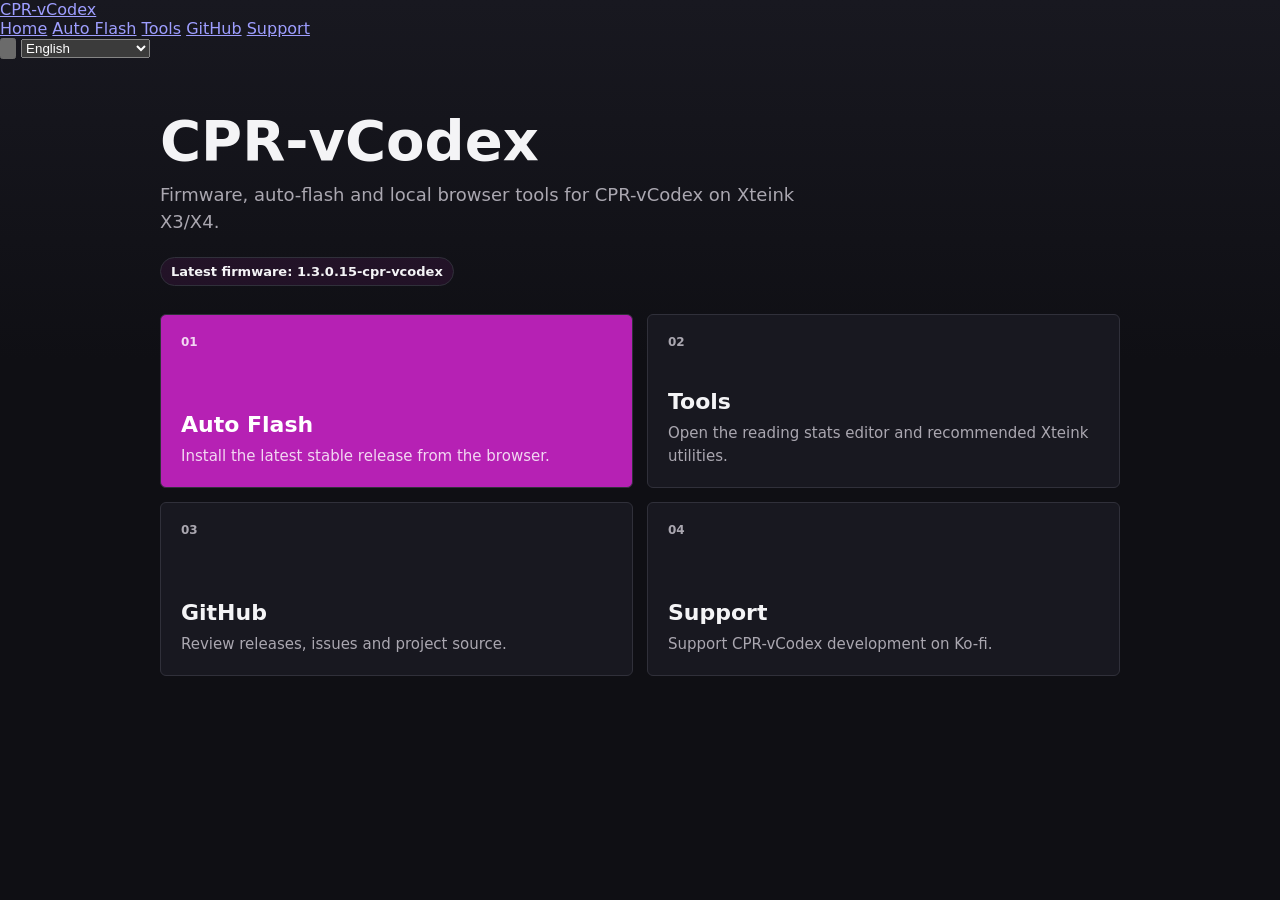
==== docs/index.html @ 4fdc7ad4 "docs: sync auto-flash firmware to 1.3.0.15-cpr-vcodex" ====
<!doctype html>
<html lang="en" data-theme="dark">
<head>
  <meta charset="utf-8">
  <meta name="viewport" content="width=device-width, initial-scale=1">
  <title>CPR-vCodex Tools</title>
  <link rel="stylesheet" href="assets/site.css">
  <style>
    :root {
      color-scheme: light;
      --accent: #B621B4;
      --bg: #f7f7f8;
      --surface: #ffffff;
      --surface-2: #f1f1f4;
      --text: #111118;
      --muted: #666672;
      --line: #e5e5e8;
      font-family: Inter, ui-sans-serif, system-ui, -apple-system, BlinkMacSystemFont, "Segoe UI", sans-serif;
    }

    html[data-theme="dark"] {
      color-scheme: dark;
      --bg: #0f0f14;
      --surface: #181820;
      --surface-2: #22222b;
      --text: #f4f4f6;
      --muted: #aaa7b0;
      --line: #30303a;
    }

    * {
      box-sizing: border-box;
    }

    body {
      min-height: 100vh;
      margin: 0;
      background: linear-gradient(180deg, var(--surface) 0, var(--bg) 360px);
      color: var(--text);
    }

    main {
      width: min(960px, calc(100vw - 32px));
      margin: 0 auto;
      padding: 54px 0 72px;
    }

    h1 {
      margin: 0 0 12px;
      font-size: clamp(34px, 5vw, 56px);
      letter-spacing: 0;
      line-height: 1;
    }

    p {
      margin: 0;
      color: var(--muted);
      line-height: 1.5;
    }

    .home-hero {
      max-width: 780px;
      margin: 0 0 28px;
    }

    .home-hero p {
      max-width: 680px;
      font-size: 18px;
    }

    .version {
      display: inline-flex;
      margin: 22px 0 0;
      border: 1px solid var(--line);
      border-radius: 999px;
      background: color-mix(in srgb, var(--accent) 10%, transparent);
      color: var(--text);
      padding: 6px 10px;
      font-size: 13px;
      font-weight: 750;
    }

    .action-grid {
      display: grid;
      grid-template-columns: repeat(2, minmax(0, 1fr));
      gap: 14px;
    }

    .action-card {
      display: grid;
      min-height: 174px;
      align-content: space-between;
      gap: 18px;
      border: 1px solid var(--line);
      border-radius: 6px;
      background: var(--surface);
      color: var(--text);
      padding: 20px;
      text-decoration: none;
      transition: transform 120ms ease, border-color 120ms ease, background 120ms ease;
    }

    .action-card:hover {
      transform: translateY(-2px);
      border-color: color-mix(in srgb, var(--accent) 54%, var(--line));
      background: color-mix(in srgb, var(--accent) 7%, var(--surface));
    }

    .action-card.primary {
      background: var(--accent);
      color: #ffffff;
    }

    .action-card.primary p,
    .action-card.primary .action-number {
      color: rgba(255, 255, 255, 0.82);
    }

    .action-number {
      color: var(--muted);
      font-size: 12px;
      font-weight: 850;
      letter-spacing: 0;
    }

    .action-card h2 {
      margin: 0 0 8px;
      font-size: 22px;
      letter-spacing: 0;
    }

    .action-card p {
      font-size: 15px;
    }

    @media (max-width: 720px) {
      main {
        padding: 34px 0 54px;
      }

      h1 {
        font-size: 38px;
      }

      .home-hero p {
        font-size: 16px;
      }

      .action-grid {
        grid-template-columns: 1fr;
      }
    }
  </style>
</head>
<body>
  <header class="site-header">
    <div class="site-topbar">
      <a class="site-brand" href="./" data-site-i18n="homeTitle">CPR-vCodex</a>
      <nav class="site-nav" aria-label="Tools">
        <a href="./" aria-current="page" data-site-i18n="navHome">Home</a>
        <a href="./flash.html" data-site-i18n="navFlash">Auto Flash</a>
        <a href="./tools.html" data-site-i18n="navTools">Tools</a>
        <a href="https://github.com/franssjz/cpr-vcodex" data-site-i18n="navGithub">GitHub</a>
        <a href="https://ko-fi.com/franssjz" data-site-i18n="navSupport">Support</a>
      </nav>
      <div class="site-actions">
        <button class="site-control icon-only" data-role="theme-toggle" type="button" aria-label="Dark mode" title="Dark mode"><span data-role="theme-icon"></span></button>
        <select class="site-select" data-role="language-select" aria-label="Language"></select>
      </div>
    </div>
  </header>

  <main>
    <section class="home-hero">
      <h1 data-site-i18n="homeTitle">CPR-vCodex</h1>
      <p data-site-i18n="homeSubtitle">Firmware, auto-flash and local browser tools for CPR-vCodex on Xteink X4.</p>
      <div class="version" data-site-i18n="latestFirmware">Latest firmware: 1.3.0.15-cpr-vcodex</div>
    </section>

    <section class="action-grid" aria-label="CPR-vCodex actions">
      <a class="action-card primary" href="./flash.html">
        <span class="action-number">01</span>
        <div>
          <h2 data-site-i18n="homeFlash">Auto Flash</h2>
          <p data-site-i18n="homeFlashBody">Install the latest stable release from the browser.</p>
        </div>
      </a>

      <a class="action-card" href="./tools.html">
        <span class="action-number">02</span>
        <div>
          <h2 data-site-i18n="homeTools">Tools</h2>
          <p data-site-i18n="homeToolsBody">Open the reading stats editor and recommended Xteink utilities.</p>
        </div>
      </a>

      <a class="action-card" href="https://github.com/franssjz/cpr-vcodex" target="_blank" rel="noopener noreferrer">
        <span class="action-number">03</span>
        <div>
          <h2 data-site-i18n="homeGithub">GitHub</h2>
          <p data-site-i18n="homeGithubBody">Review releases, issues and project source.</p>
        </div>
      </a>

      <a class="action-card" href="https://ko-fi.com/franssjz" target="_blank" rel="noopener noreferrer">
        <span class="action-number">04</span>
        <div>
          <h2 data-site-i18n="navSupport">Support</h2>
          <p data-site-i18n="homeSupportBody">Support CPR-vCodex development on Ko-fi.</p>
        </div>
      </a>
    </section>
  </main>

  <script src="assets/site.js"></script>
</body>
</html>
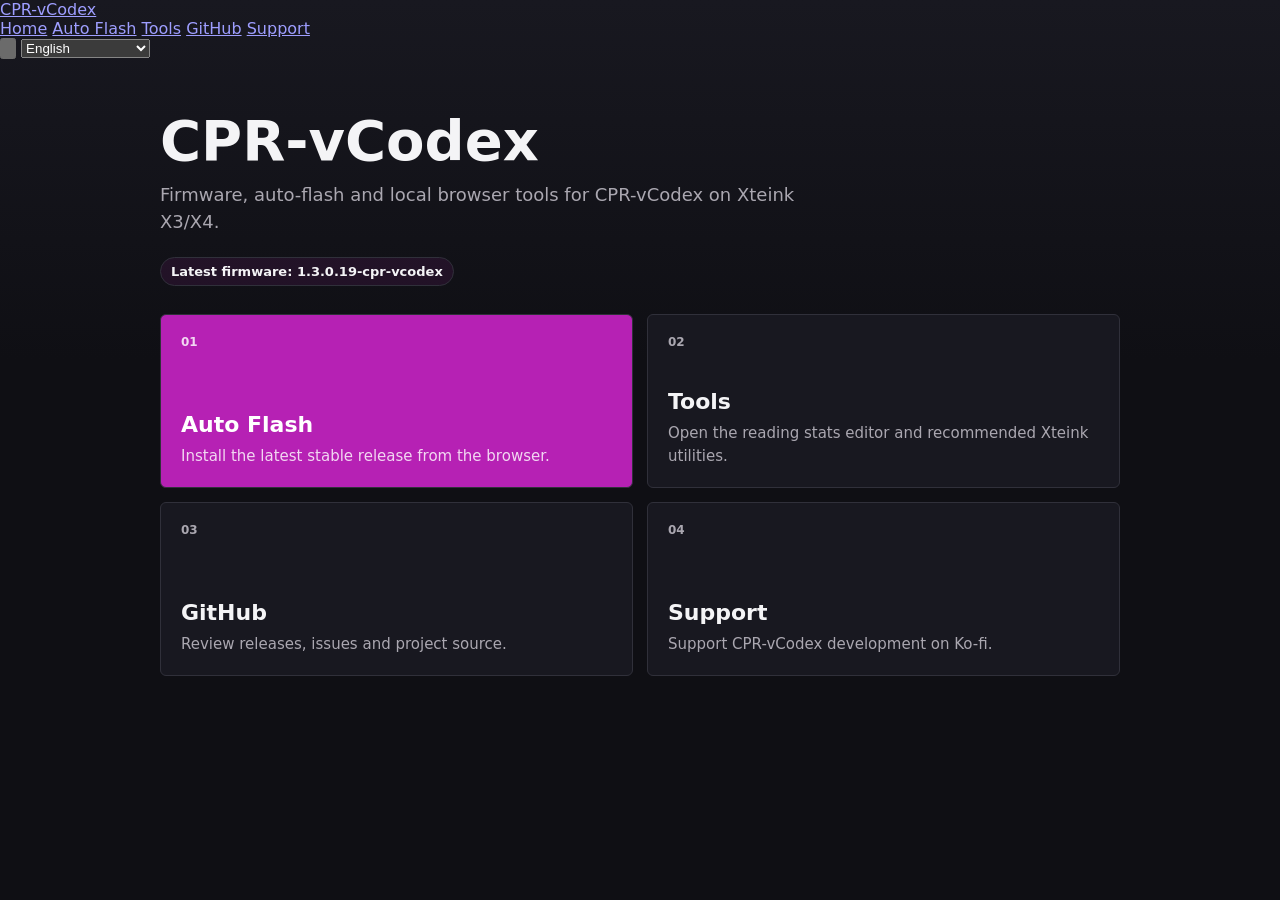
==== commit 9da7cc55: "docs: sync auto-flash firmware to 1.3.0.19-cpr-vcodex" ====
--- a/docs/index.html
+++ b/docs/index.html
@@ -174,7 +174,7 @@
     <section class="home-hero">
       <h1 data-site-i18n="homeTitle">CPR-vCodex</h1>
       <p data-site-i18n="homeSubtitle">Firmware, auto-flash and local browser tools for CPR-vCodex on Xteink X4.</p>
-      <div class="version" data-site-i18n="latestFirmware">Latest firmware: 1.3.0.15-cpr-vcodex</div>
+      <div class="version" data-site-i18n="latestFirmware">Latest firmware: 1.3.0.19-cpr-vcodex</div>
     </section>
 
     <section class="action-grid" aria-label="CPR-vCodex actions">
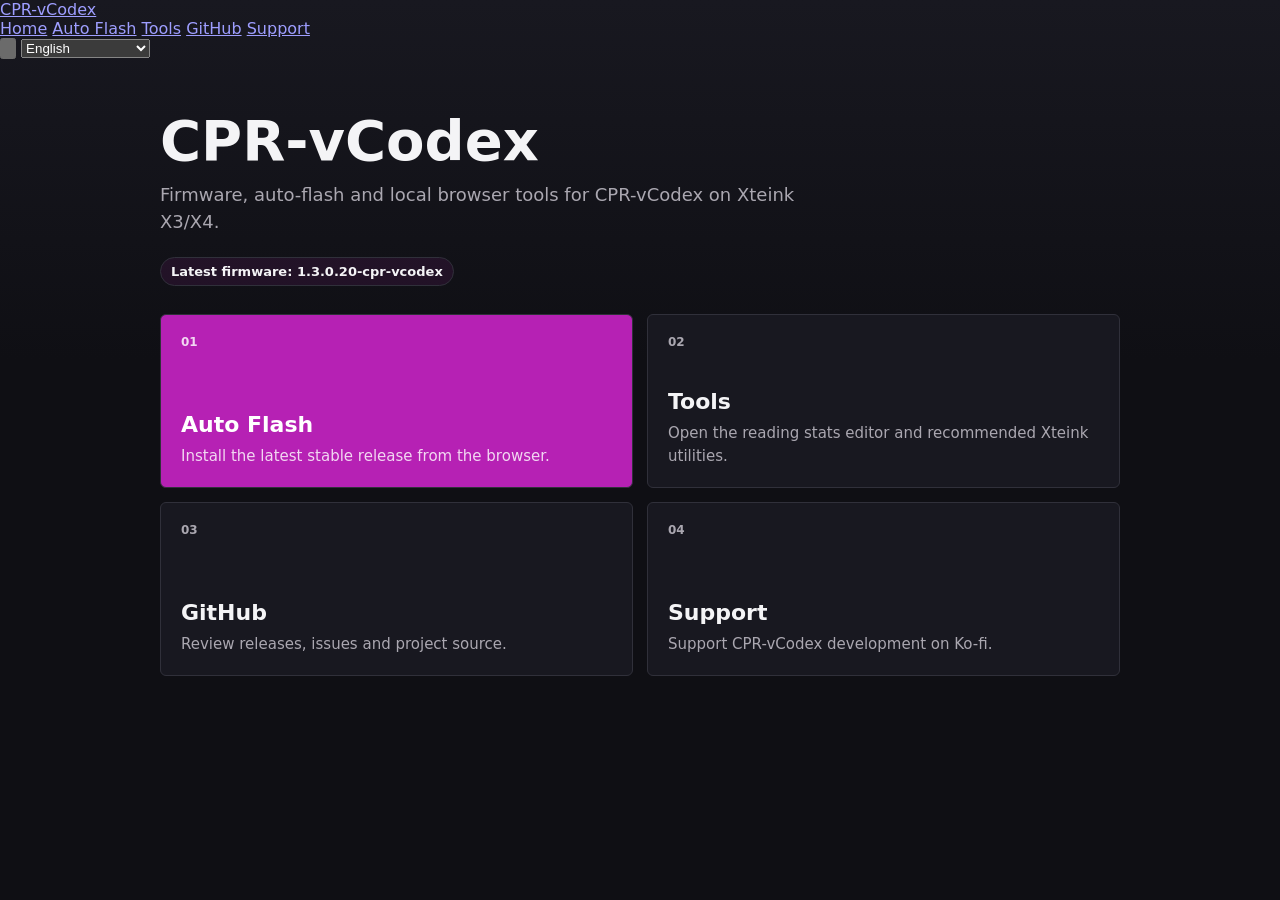
==== commit 8f3d3815: "docs: prepare 1.3.0.20 release" ====
--- a/docs/index.html
+++ b/docs/index.html
@@ -174,7 +174,7 @@
     <section class="home-hero">
       <h1 data-site-i18n="homeTitle">CPR-vCodex</h1>
       <p data-site-i18n="homeSubtitle">Firmware, auto-flash and local browser tools for CPR-vCodex on Xteink X4.</p>
-      <div class="version" data-site-i18n="latestFirmware">Latest firmware: 1.3.0.19-cpr-vcodex</div>
+      <div class="version" data-site-i18n="latestFirmware">Latest firmware: 1.3.0.20-cpr-vcodex</div>
     </section>
 
     <section class="action-grid" aria-label="CPR-vCodex actions">
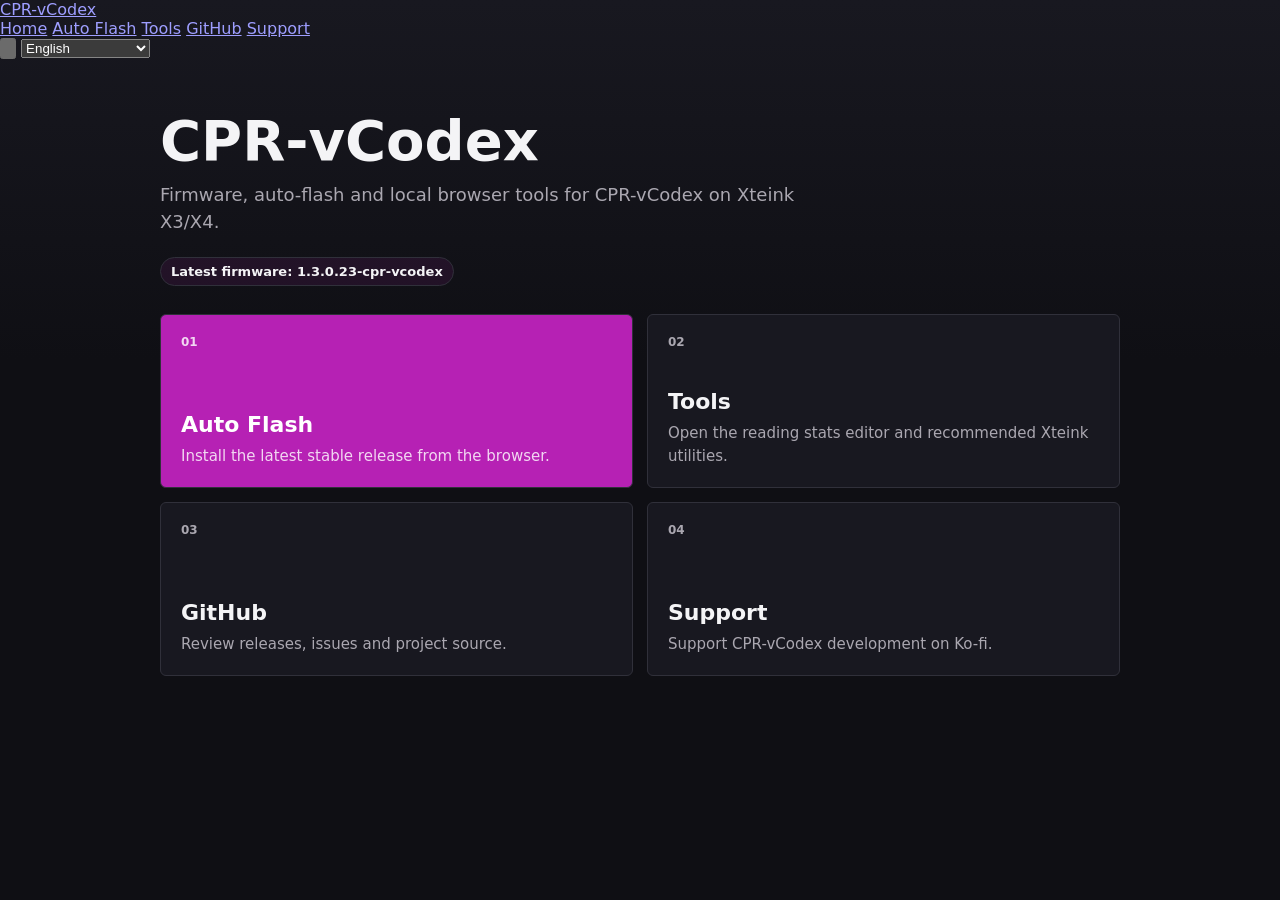
==== commit f7032560: "release: prepare cpr-vcodex 1.3.0.23" ====
--- a/docs/index.html
+++ b/docs/index.html
@@ -174,7 +174,7 @@
     <section class="home-hero">
       <h1 data-site-i18n="homeTitle">CPR-vCodex</h1>
       <p data-site-i18n="homeSubtitle">Firmware, auto-flash and local browser tools for CPR-vCodex on Xteink X4.</p>
-      <div class="version" data-site-i18n="latestFirmware">Latest firmware: 1.3.0.20-cpr-vcodex</div>
+      <div class="version" data-site-i18n="latestFirmware">Latest firmware: 1.3.0.23-cpr-vcodex</div>
     </section>
 
     <section class="action-grid" aria-label="CPR-vCodex actions">
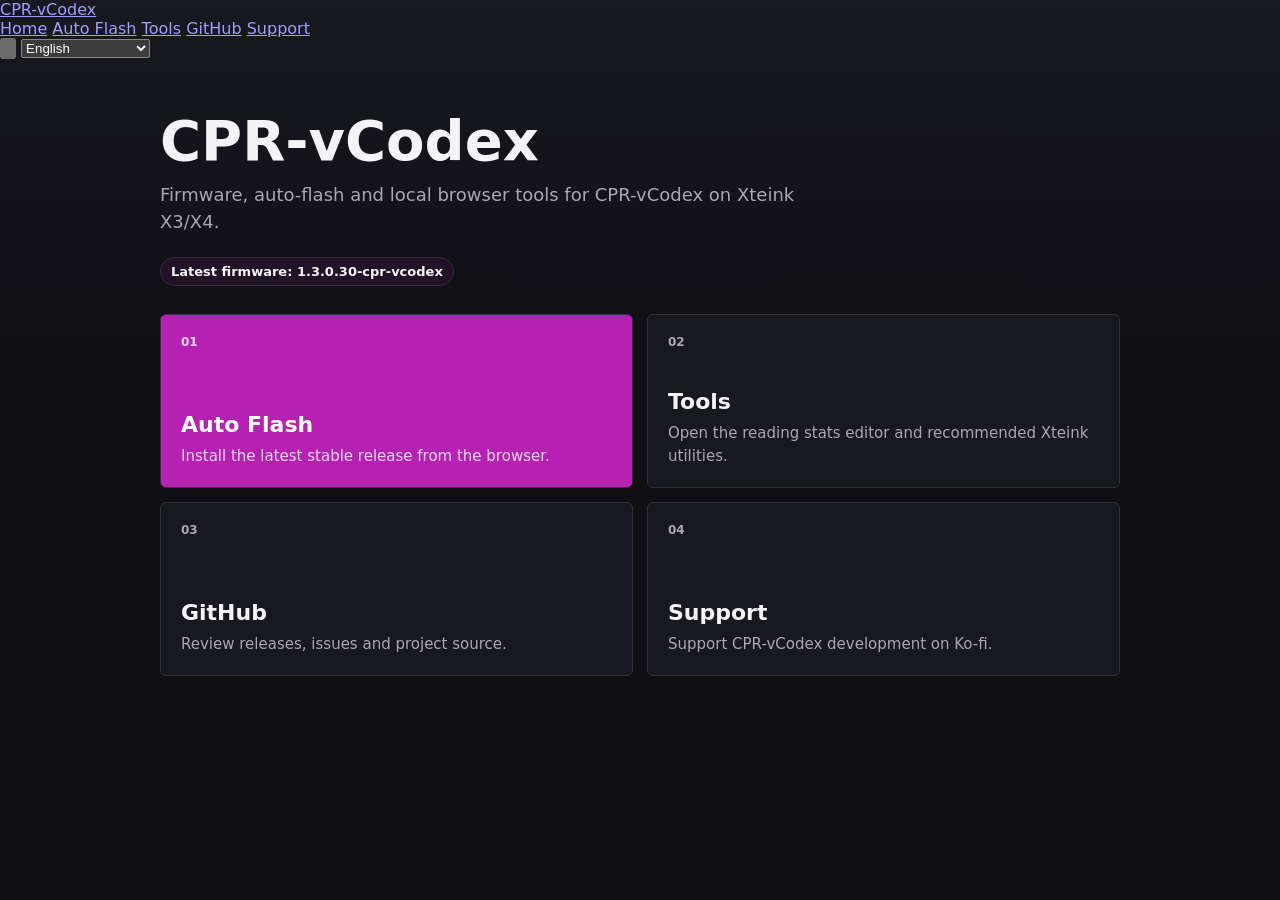
==== commit fbcaeed2: "Optimize grayscale RAM and release 1.3.0.30" ====
--- a/docs/index.html
+++ b/docs/index.html
@@ -174,7 +174,7 @@
     <section class="home-hero">
       <h1 data-site-i18n="homeTitle">CPR-vCodex</h1>
       <p data-site-i18n="homeSubtitle">Firmware, auto-flash and local browser tools for CPR-vCodex on Xteink X4.</p>
-      <div class="version" data-site-i18n="latestFirmware">Latest firmware: 1.3.0.23-cpr-vcodex</div>
+      <div class="version" data-site-i18n="latestFirmware">Latest firmware: 1.3.0.30-cpr-vcodex</div>
     </section>
 
     <section class="action-grid" aria-label="CPR-vCodex actions">
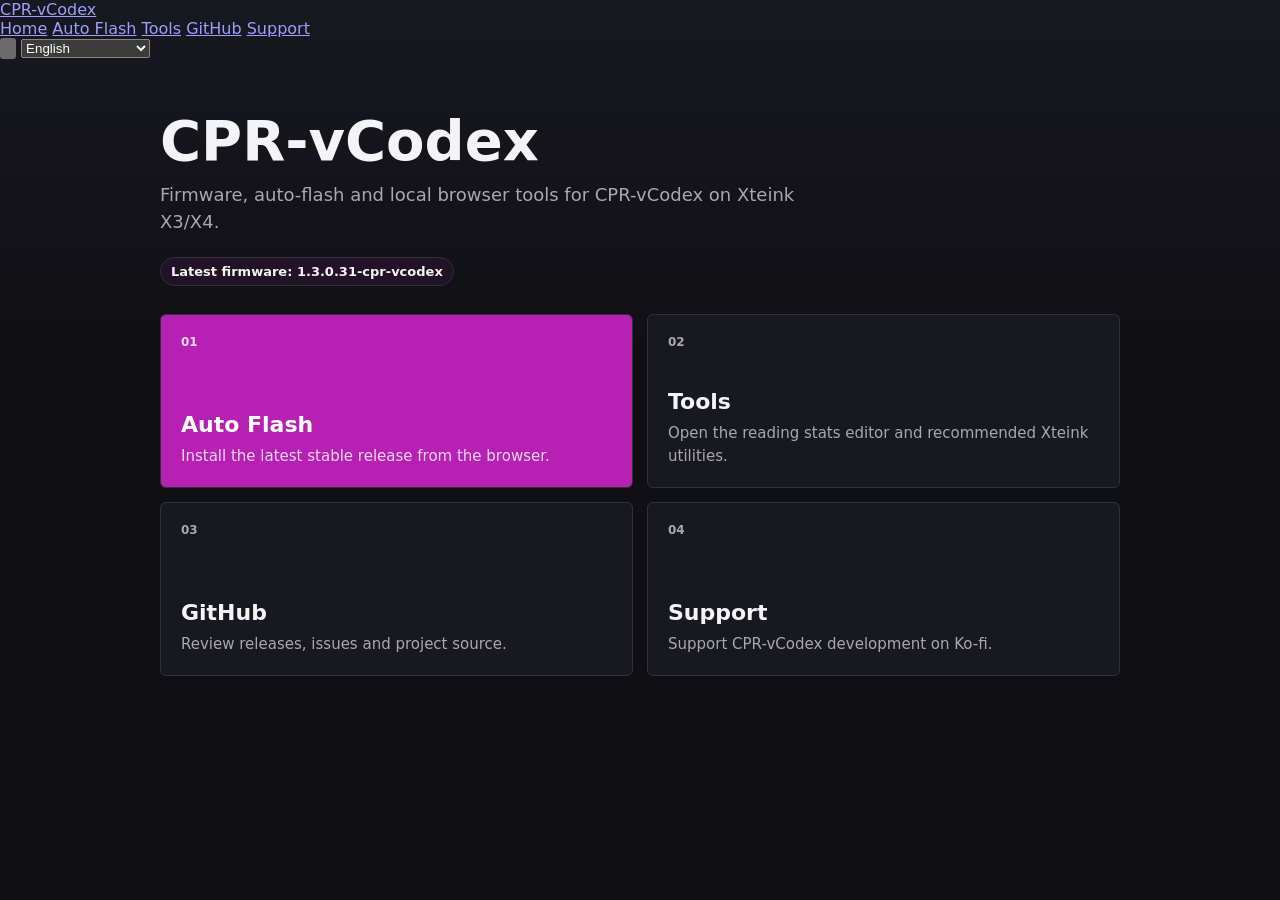
==== commit 652cbf05: "docs: sync auto-flash firmware to 1.3.0.31" ====
--- a/docs/index.html
+++ b/docs/index.html
@@ -174,7 +174,7 @@
     <section class="home-hero">
       <h1 data-site-i18n="homeTitle">CPR-vCodex</h1>
       <p data-site-i18n="homeSubtitle">Firmware, auto-flash and local browser tools for CPR-vCodex on Xteink X4.</p>
-      <div class="version" data-site-i18n="latestFirmware">Latest firmware: 1.3.0.30-cpr-vcodex</div>
+      <div class="version" data-site-i18n="latestFirmware">Latest firmware: 1.3.0.31-cpr-vcodex</div>
     </section>
 
     <section class="action-grid" aria-label="CPR-vCodex actions">
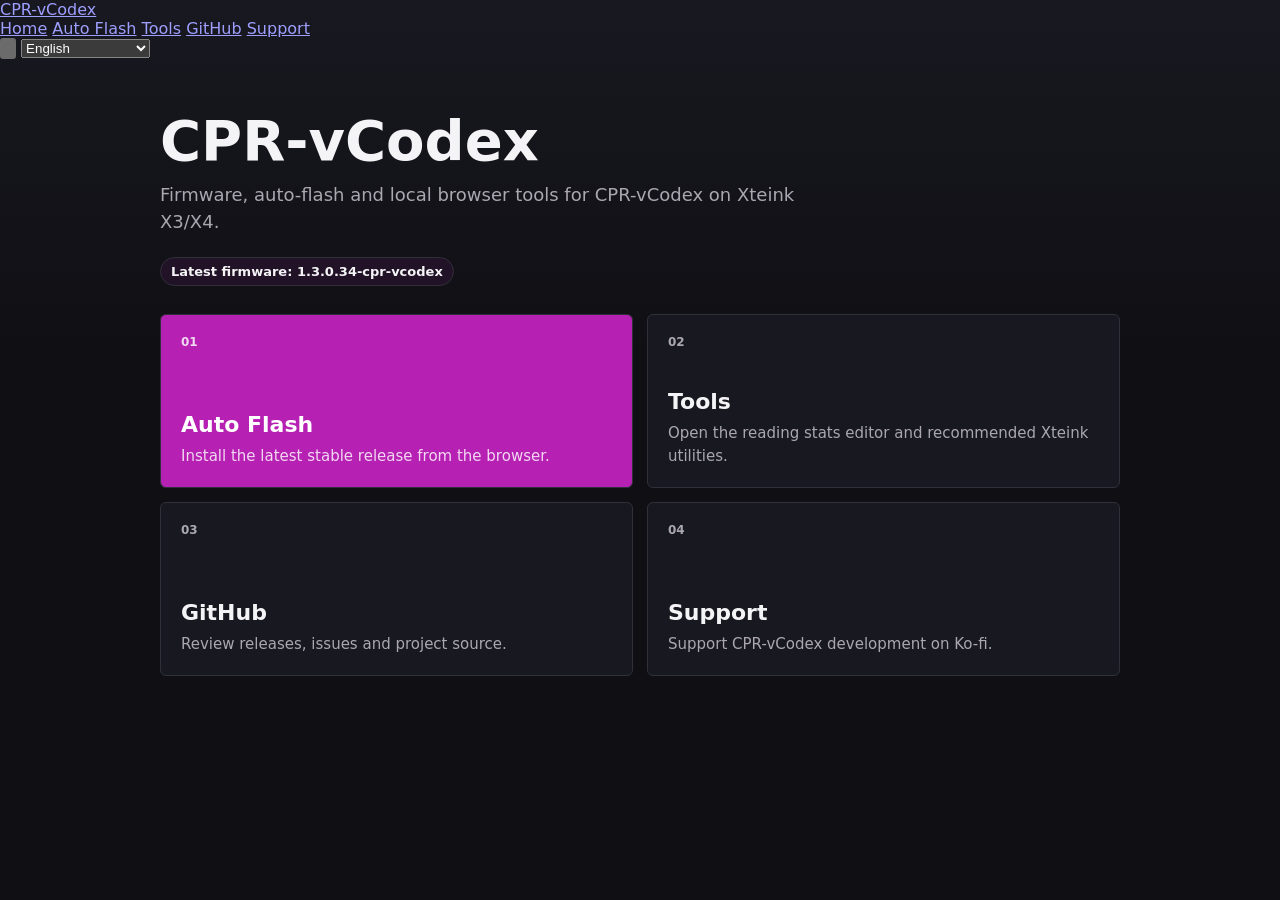
==== commit afd55143: "docs: sync auto-flash firmware to 1.3.0.34" ====
--- a/docs/index.html
+++ b/docs/index.html
@@ -174,7 +174,7 @@
     <section class="home-hero">
       <h1 data-site-i18n="homeTitle">CPR-vCodex</h1>
       <p data-site-i18n="homeSubtitle">Firmware, auto-flash and local browser tools for CPR-vCodex on Xteink X4.</p>
-      <div class="version" data-site-i18n="latestFirmware">Latest firmware: 1.3.0.31-cpr-vcodex</div>
+      <div class="version" data-site-i18n="latestFirmware">Latest firmware: 1.3.0.34-cpr-vcodex</div>
     </section>
 
     <section class="action-grid" aria-label="CPR-vCodex actions">
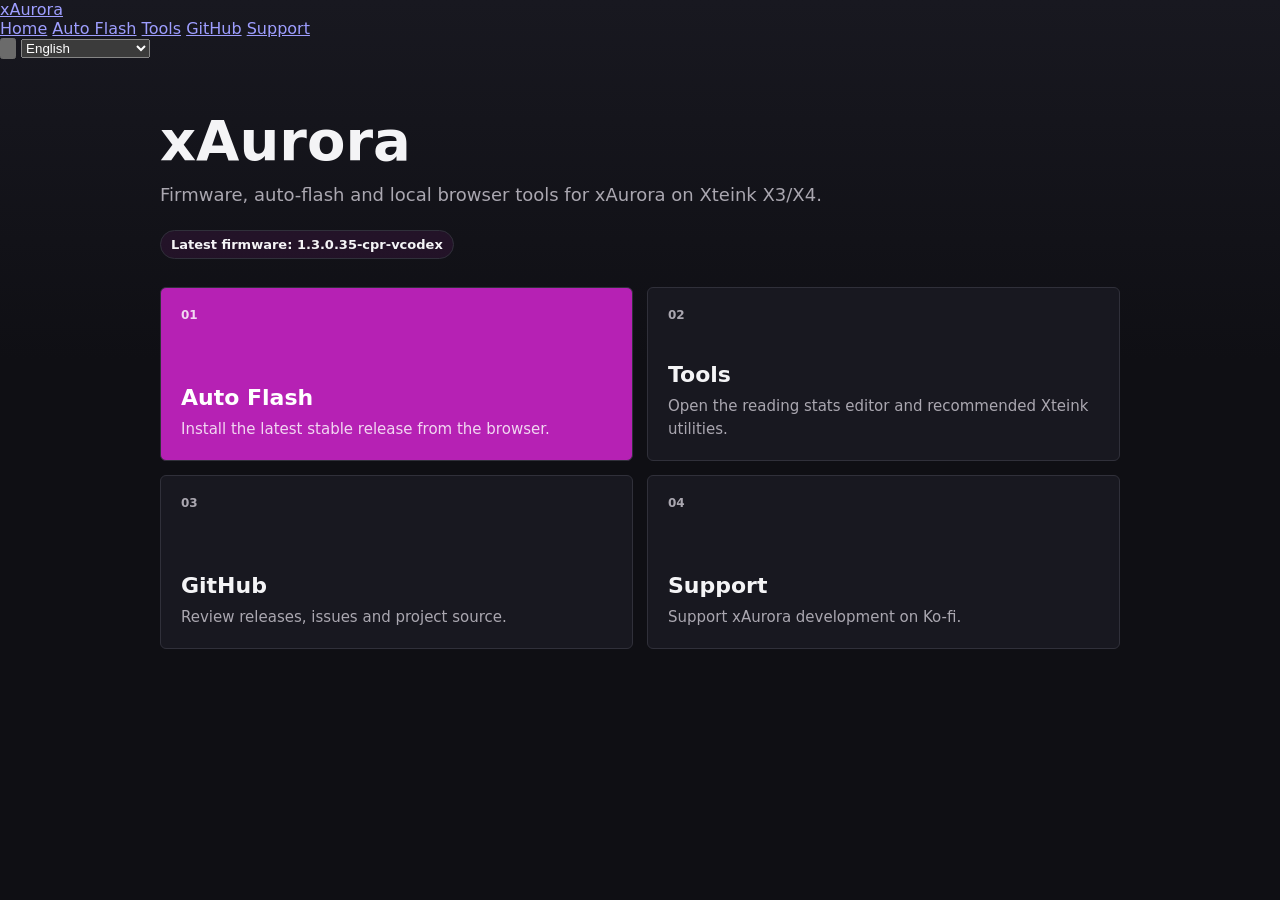
==== commit b2bb5832: "refactor(brand): rename project to xAurora" ====
--- a/docs/index.html
+++ b/docs/index.html
@@ -3,7 +3,7 @@
 <head>
   <meta charset="utf-8">
   <meta name="viewport" content="width=device-width, initial-scale=1">
-  <title>CPR-vCodex Tools</title>
+  <title>xAurora Tools</title>
   <link rel="stylesheet" href="assets/site.css">
   <style>
     :root {
@@ -155,12 +155,12 @@
 <body>
   <header class="site-header">
     <div class="site-topbar">
-      <a class="site-brand" href="./" data-site-i18n="homeTitle">CPR-vCodex</a>
+      <a class="site-brand" href="./" data-site-i18n="homeTitle">xAurora</a>
       <nav class="site-nav" aria-label="Tools">
         <a href="./" aria-current="page" data-site-i18n="navHome">Home</a>
         <a href="./flash.html" data-site-i18n="navFlash">Auto Flash</a>
         <a href="./tools.html" data-site-i18n="navTools">Tools</a>
-        <a href="https://github.com/franssjz/cpr-vcodex" data-site-i18n="navGithub">GitHub</a>
+        <a href="https://github.com/jhongarciab/xteink-aurora" data-site-i18n="navGithub">GitHub</a>
         <a href="https://ko-fi.com/franssjz" data-site-i18n="navSupport">Support</a>
       </nav>
       <div class="site-actions">
@@ -172,12 +172,12 @@
 
   <main>
     <section class="home-hero">
-      <h1 data-site-i18n="homeTitle">CPR-vCodex</h1>
-      <p data-site-i18n="homeSubtitle">Firmware, auto-flash and local browser tools for CPR-vCodex on Xteink X4.</p>
-      <div class="version" data-site-i18n="latestFirmware">Latest firmware: 1.3.0.34-cpr-vcodex</div>
+      <h1 data-site-i18n="homeTitle">xAurora</h1>
+      <p data-site-i18n="homeSubtitle">Firmware, auto-flash and local browser tools for xAurora on Xteink X4.</p>
+      <div class="version" data-site-i18n="latestFirmware">Latest firmware: 1.3.0.35-cpr-vcodex</div>
     </section>
 
-    <section class="action-grid" aria-label="CPR-vCodex actions">
+    <section class="action-grid" aria-label="xAurora actions">
       <a class="action-card primary" href="./flash.html">
         <span class="action-number">01</span>
         <div>
@@ -194,7 +194,7 @@
         </div>
       </a>
 
-      <a class="action-card" href="https://github.com/franssjz/cpr-vcodex" target="_blank" rel="noopener noreferrer">
+      <a class="action-card" href="https://github.com/jhongarciab/xteink-aurora" target="_blank" rel="noopener noreferrer">
         <span class="action-number">03</span>
         <div>
           <h2 data-site-i18n="homeGithub">GitHub</h2>
@@ -206,7 +206,7 @@
         <span class="action-number">04</span>
         <div>
           <h2 data-site-i18n="navSupport">Support</h2>
-          <p data-site-i18n="homeSupportBody">Support CPR-vCodex development on Ko-fi.</p>
+          <p data-site-i18n="homeSupportBody">Support xAurora development on Ko-fi.</p>
         </div>
       </a>
     </section>
